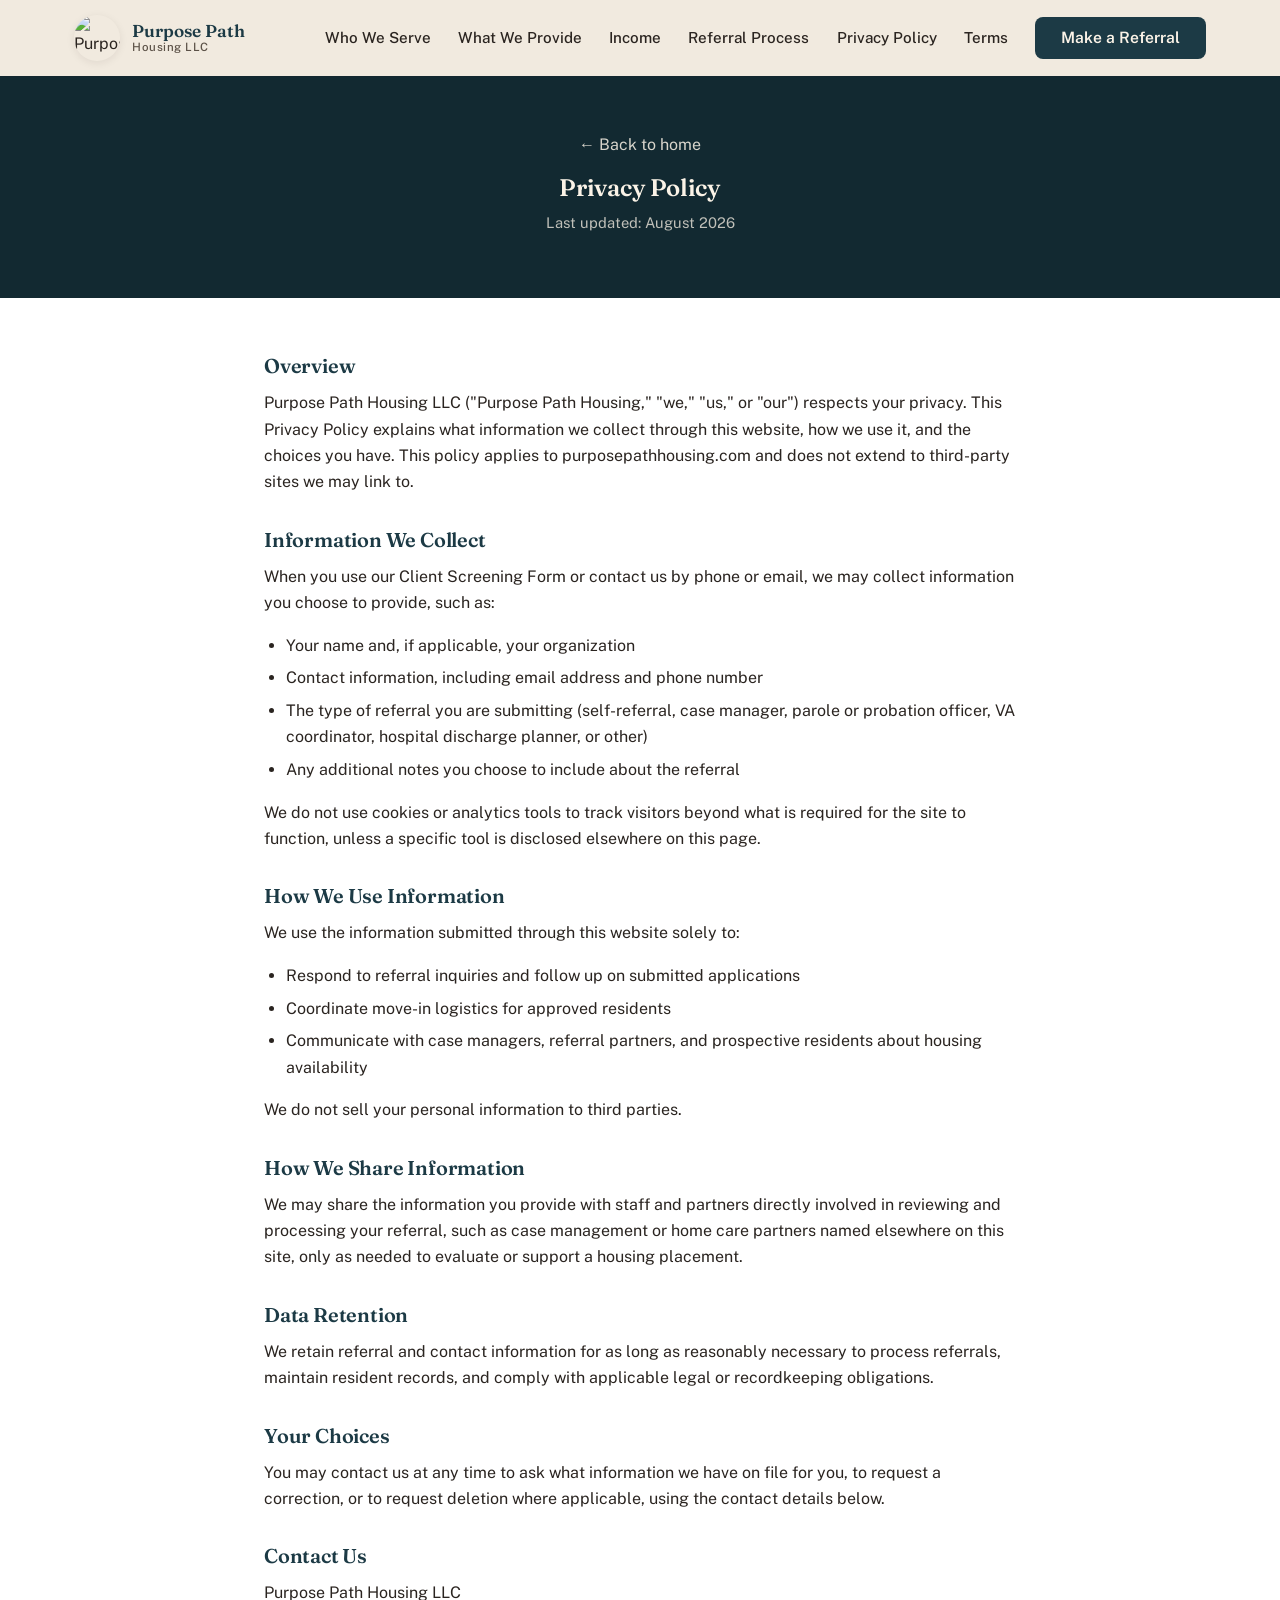
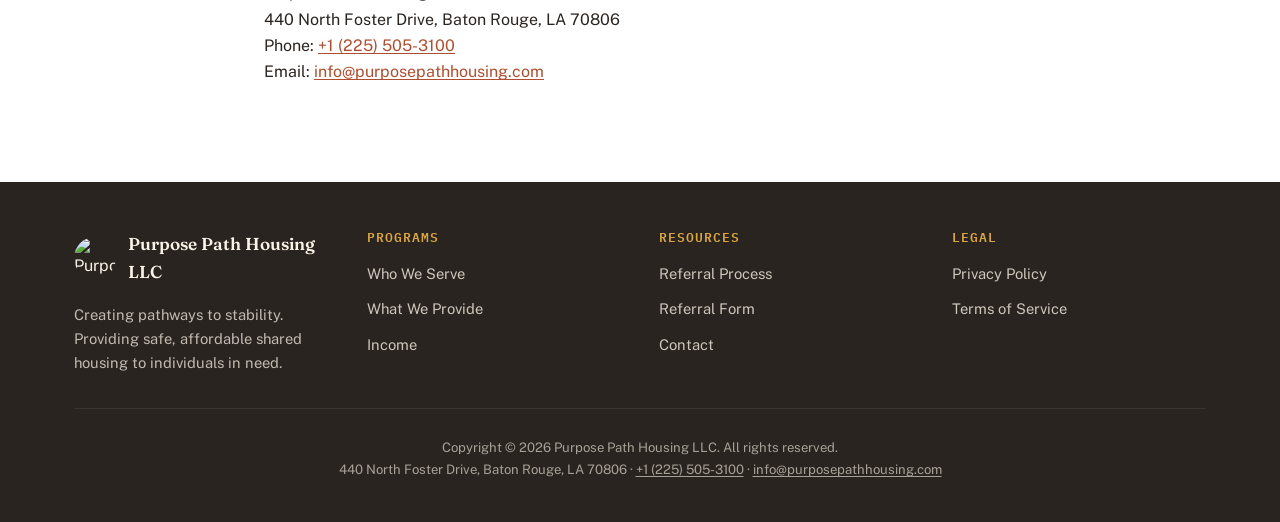
==== privacy.html @ fcc17dc7 "Add files via upload" ====
<!DOCTYPE html>
<html lang="en">
<head>
<meta charset="UTF-8">
<meta name="viewport" content="width=device-width, initial-scale=1.0">
<title>Privacy Policy | Purpose Path Housing LLC</title>
<meta name="description" content="Privacy Policy for Purpose Path Housing LLC, Baton Rouge, Louisiana.">
<meta name="robots" content="index, follow">
<link rel="canonical" href="https://www.purposepathhousing.com/privacy.html">
<link rel="icon" href="images/logo.png" type="image/png">
<link rel="preconnect" href="https://fonts.googleapis.com">
<link rel="preconnect" href="https://fonts.gstatic.com" crossorigin>
<link href="https://fonts.googleapis.com/css2?family=Fraunces:ital,opsz,wght@0,9..144,400;0,9..144,500;0,9..144,600;0,9..144,700;1,9..144,500&family=Public+Sans:wght@400;500;600;700&family=IBM+Plex+Mono:wght@500;600&display=swap" rel="stylesheet">
<link rel="stylesheet" href="styles.css">
</head>
<body>

<a class="skip-link" href="#main-content">Skip to main content</a>

<header class="site-header">
  <div class="container nav">
    <a href="index.html#top" class="brand">
      <img src="images/logo.png" alt="Purpose Path Housing LLC logo" width="46" height="46">
      <span class="brand-text">Purpose Path<span>Housing LLC</span></span>
    </a>

    <button type="button" class="nav-toggle" aria-expanded="false" aria-controls="nav-links" aria-label="Open menu">
      <span class="nav-toggle-icon"></span>
    </button>

    <ul class="nav-links" id="nav-links">
      <li><a href="index.html#who-we-serve" class="nav-link">Who We Serve</a></li>
      <li><a href="index.html#what-we-provide" class="nav-link">What We Provide</a></li>
      <li><a href="index.html#income" class="nav-link">Income</a></li>
      <li><a href="index.html#referral-process" class="nav-link">Referral Process</a></li>
      <li><a href="privacy.html" class="nav-link" aria-current="page">Privacy Policy</a></li>
      <li><a href="terms.html" class="nav-link">Terms</a></li>
      <li class="nav-cta"><a href="index.html#contact" class="btn btn-primary">Make a Referral</a></li>
    </ul>
  </div>
</header>

<main id="main-content">
  <section class="legal-hero">
    <div class="container">
      <a href="index.html" class="legal-back">&larr; Back to home</a>
      <h1>Privacy Policy</h1>
      <p class="legal-updated">Last updated: August 2026</p>
    </div>
  </section>

  <section class="legal-section">
    <div class="container legal-content">

      <h2>Overview</h2>
      <p>Purpose Path Housing LLC ("Purpose Path Housing," "we," "us," or "our") respects your privacy. This Privacy Policy explains what information we collect through this website, how we use it, and the choices you have. This policy applies to purposepathhousing.com and does not extend to third-party sites we may link to.</p>

      <h2>Information We Collect</h2>
      <p>When you use our Client Screening Form or contact us by phone or email, we may collect information you choose to provide, such as:</p>
      <ul>
        <li>Your name and, if applicable, your organization</li>
        <li>Contact information, including email address and phone number</li>
        <li>The type of referral you are submitting (self-referral, case manager, parole or probation officer, VA coordinator, hospital discharge planner, or other)</li>
        <li>Any additional notes you choose to include about the referral</li>
      </ul>
      <p>We do not use cookies or analytics tools to track visitors beyond what is required for the site to function, unless a specific tool is disclosed elsewhere on this page.</p>

      <h2>How We Use Information</h2>
      <p>We use the information submitted through this website solely to:</p>
      <ul>
        <li>Respond to referral inquiries and follow up on submitted applications</li>
        <li>Coordinate move-in logistics for approved residents</li>
        <li>Communicate with case managers, referral partners, and prospective residents about housing availability</li>
      </ul>
      <p>We do not sell your personal information to third parties.</p>

      <h2>How We Share Information</h2>
      <p>We may share the information you provide with staff and partners directly involved in reviewing and processing your referral, such as case management or home care partners named elsewhere on this site, only as needed to evaluate or support a housing placement.</p>

      <h2>Data Retention</h2>
      <p>We retain referral and contact information for as long as reasonably necessary to process referrals, maintain resident records, and comply with applicable legal or recordkeeping obligations.</p>

      <h2>Your Choices</h2>
      <p>You may contact us at any time to ask what information we have on file for you, to request a correction, or to request deletion where applicable, using the contact details below.</p>

      <h2>Contact Us</h2>
      <p>
        Purpose Path Housing LLC<br>
        440 North Foster Drive, Baton Rouge, LA 70806<br>
        Phone: <a href="tel:+12255053100">+1 (225) 505-3100</a><br>
        Email: <a href="mailto:info@purposepathhousing.com">info@purposepathhousing.com</a>
      </p>

    </div>
  </section>
</main>

<footer class="site-footer">
  <div class="container">
    <div class="footer-grid">
      <div class="footer-about">
        <div class="footer-brand">
          <img src="images/logo.png" alt="Purpose Path Housing LLC logo" width="42" height="42">
          <span class="footer-brand-text">Purpose Path Housing LLC</span>
        </div>
        <p>Creating pathways to stability. Providing safe, affordable shared housing to individuals in need.</p>
      </div>

      <div>
        <h2 class="footer-title">Programs</h2>
        <ul class="footer-links">
          <li><a href="index.html#who-we-serve">Who We Serve</a></li>
          <li><a href="index.html#what-we-provide">What We Provide</a></li>
          <li><a href="index.html#income">Income</a></li>
        </ul>
      </div>

      <div>
        <h2 class="footer-title">Resources</h2>
        <ul class="footer-links">
          <li><a href="index.html#referral-process">Referral Process</a></li>
          <li><a href="index.html#contact">Referral Form</a></li>
          <li><a href="index.html#contact">Contact</a></li>
        </ul>
      </div>

      <div>
        <h2 class="footer-title">Legal</h2>
        <ul class="footer-links">
          <li><a href="privacy.html">Privacy Policy</a></li>
          <li><a href="terms.html">Terms of Service</a></li>
        </ul>
      </div>
    </div>

    <p class="copyright">
      Copyright © <span id="current-year">2026</span> Purpose Path Housing LLC. All rights reserved.<br>
      440 North Foster Drive, Baton Rouge, LA 70806 · <a href="tel:+12255053100">+1 (225) 505-3100</a> · <a href="mailto:info@purposepathhousing.com">info@purposepathhousing.com</a>
    </p>
  </div>
</footer>

<script src="script.js"></script>
</body>
</html>
---- styles.css ----
/* =========================================================
   Purpose Path Housing LLC — styles.css
   Brand: deep blue, brick/clay, gold, oak green, warm cream
   ========================================================= */

:root {
  --river: #1c3a45;
  --river-deep: #122931;
  --brick: #ae4e2e;
  --brick-deep: #8c3d22;
  --gold: #d9a544;
  --gold-deep: #bc8730;
  --oak: #4b6650;
  --magnolia: #fbf3e7;
  --magnolia-alt: #f3e6d3;
  --paper: #ffffff;
  --ink: #2a2420;
  --ink-soft: #5b5147;
  --border: #e4d9c7;
  --focus: #2f6fed;

  --shadow-sm: 0 2px 8px rgba(34, 26, 18, 0.08);
  --shadow-md: 0 8px 24px rgba(34, 26, 18, 0.12);
  --shadow-lg: 0 18px 40px rgba(34, 26, 18, 0.16);

  --radius-sm: 8px;
  --radius-md: 14px;
  --radius-lg: 20px;

  --container-w: 1180px;
  --header-h: 76px;
}

/* -----------------------------------------------------------
   Reset & base
   ----------------------------------------------------------- */
*,
*::before,
*::after {
  box-sizing: border-box;
}

html {
  scroll-behavior: smooth;
  -webkit-text-size-adjust: 100%;
}

body {
  margin: 0;
  font-family: "Public Sans", -apple-system, BlinkMacSystemFont, "Segoe UI", Roboto, sans-serif;
  color: var(--ink);
  background: var(--magnolia);
  line-height: 1.65;
  overflow-x: hidden;
}

img {
  max-width: 100%;
  display: block;
}

a {
  color: inherit;
}

h1, h2, h3, h4, h5, h6 {
  font-family: "Fraunces", Georgia, "Times New Roman", serif;
  font-weight: 600;
  line-height: 1.2;
  letter-spacing: -0.01em;
  margin: 0 0 0.6em;
}

p {
  margin: 0 0 1em;
}

ul {
  margin: 0;
  padding: 0;
  list-style: none;
}

button {
  font-family: inherit;
}

/* Skip link for keyboard/screen-reader users */
.skip-link {
  position: absolute;
  left: 12px;
  top: -48px;
  background: var(--river-deep);
  color: var(--magnolia);
  padding: 10px 16px;
  border-radius: var(--radius-sm);
  z-index: 2000;
  transition: top 0.2s ease;
  text-decoration: none;
  font-weight: 600;
}

.skip-link:focus {
  top: 12px;
}

/* Visible focus states everywhere (WCAG 2.4.7) */
a:focus-visible,
button:focus-visible,
input:focus-visible,
select:focus-visible,
textarea:focus-visible,
[tabindex]:focus-visible {
  outline: 3px solid var(--focus);
  outline-offset: 2px;
  border-radius: 4px;
}

.visually-hidden {
  position: absolute;
  width: 1px;
  height: 1px;
  padding: 0;
  margin: -1px;
  overflow: hidden;
  clip: rect(0, 0, 0, 0);
  white-space: nowrap;
  border: 0;
}

.container {
  max-width: var(--container-w);
  margin: 0 auto;
  padding: 0 24px;
}

.eyebrow {
  display: inline-flex;
  align-items: center;
  gap: 8px;
  color: var(--brick);
  font-family: "IBM Plex Mono", "Courier New", monospace;
  font-size: 0.8rem;
  font-weight: 600;
  text-transform: uppercase;
  letter-spacing: 1.5px;
  margin-bottom: 10px;
}

.eyebrow::before {
  content: "";
  width: 16px;
  height: 1px;
  background: var(--brick);
  display: inline-block;
}

/* -----------------------------------------------------------
   Buttons
   ----------------------------------------------------------- */
.btn {
  display: inline-flex;
  align-items: center;
  justify-content: center;
  gap: 8px;
  padding: 12px 26px;
  border-radius: var(--radius-sm);
  text-decoration: none;
  font-weight: 600;
  font-size: 0.98rem;
  border: none;
  cursor: pointer;
  transition: transform 0.15s ease, box-shadow 0.15s ease, background-color 0.15s ease;
  line-height: 1.2;
}

.btn-primary {
  background: var(--river);
  color: var(--magnolia);
}

.btn-primary:hover {
  background: var(--river-deep);
  box-shadow: var(--shadow-md);
}

.btn-gold {
  background: var(--brick);
  color: #fff;
}

.btn-gold:hover {
  background: var(--brick-deep);
  box-shadow: var(--shadow-md);
}

.btn-secondary {
  background: transparent;
  color: var(--magnolia);
  border: 1.5px solid rgba(251, 243, 231, 0.65);
}

.btn-secondary:hover {
  background: rgba(251, 243, 231, 0.14);
  border-color: var(--magnolia);
}

.btn-block {
  width: 100%;
}

@media (hover: hover) {
  .btn:hover {
    transform: translateY(-1px);
  }
}

/* -----------------------------------------------------------
   Header / Navigation
   ----------------------------------------------------------- */
.site-header {
  position: fixed;
  top: 0;
  left: 0;
  width: 100%;
  z-index: 1000;
  background: rgba(251, 243, 231, 0.96);
  backdrop-filter: blur(10px);
  box-shadow: 0 1px 0 rgba(42, 36, 32, 0.08);
}

.nav {
  display: flex;
  align-items: center;
  justify-content: space-between;
  min-height: var(--header-h);
  gap: 1rem;
}

.brand {
  display: flex;
  align-items: center;
  gap: 12px;
  text-decoration: none;
  flex-shrink: 0;
}

.brand img {
  height: 46px;
  width: 46px;
  border-radius: 50%;
  object-fit: cover;
  box-shadow: var(--shadow-sm);
}

.brand-text {
  font-family: "Fraunces", serif;
  font-size: 1.08rem;
  font-weight: 600;
  color: var(--river);
  line-height: 1.2;
}

.brand-text span {
  display: block;
  font-family: "Public Sans", sans-serif;
  font-size: 0.72rem;
  font-weight: 500;
  letter-spacing: 0.5px;
  color: var(--ink-soft);
}

.nav-links {
  display: flex;
  align-items: center;
  gap: 1.7rem;
  margin: 0;
}

.nav-link {
  text-decoration: none;
  color: var(--ink);
  font-weight: 500;
  font-size: 0.95rem;
  position: relative;
  padding: 6px 0;
}

.nav-link::after {
  content: "";
  position: absolute;
  bottom: 0;
  left: 0;
  width: 0;
  height: 2px;
  background: var(--gold);
  transition: width 0.2s ease;
}

.nav-link:hover::after,
.nav-link:focus-visible::after {
  width: 100%;
}

.nav-cta {
  flex-shrink: 0;
}

.nav-toggle {
  display: none;
  align-items: center;
  justify-content: center;
  width: 44px;
  height: 44px;
  border-radius: var(--radius-sm);
  border: 1.5px solid var(--border);
  background: var(--paper);
  cursor: pointer;
  flex-shrink: 0;
}

.nav-toggle-icon,
.nav-toggle-icon::before,
.nav-toggle-icon::after {
  display: block;
  width: 20px;
  height: 2px;
  background: var(--river);
  border-radius: 2px;
  transition: transform 0.2s ease, opacity 0.2s ease;
}

.nav-toggle-icon {
  position: relative;
}

.nav-toggle-icon::before,
.nav-toggle-icon::after {
  content: "";
  position: absolute;
  left: 0;
}

.nav-toggle-icon::before {
  top: -6px;
}

.nav-toggle-icon::after {
  top: 6px;
}

.nav-toggle[aria-expanded="true"] .nav-toggle-icon {
  background: transparent;
}

.nav-toggle[aria-expanded="true"] .nav-toggle-icon::before {
  top: 0;
  transform: rotate(45deg);
}

.nav-toggle[aria-expanded="true"] .nav-toggle-icon::after {
  top: 0;
  transform: rotate(-45deg);
}

@media (max-width: 900px) {
  .nav-toggle {
    display: inline-flex;
  }

  .nav-links {
    position: fixed;
    top: var(--header-h);
    left: 0;
    right: 0;
    flex-direction: column;
    align-items: stretch;
    gap: 0;
    background: var(--paper);
    border-top: 1px solid var(--border);
    box-shadow: var(--shadow-md);
    max-height: calc(100vh - var(--header-h));
    overflow-y: auto;
    transform: translateY(-8px);
    opacity: 0;
    pointer-events: none;
    transition: opacity 0.18s ease, transform 0.18s ease;
  }

  .nav-links.is-open {
    transform: translateY(0);
    opacity: 1;
    pointer-events: auto;
  }

  .nav-link {
    padding: 16px 24px;
    border-bottom: 1px solid var(--border);
    width: 100%;
  }

  .nav-link::after {
    display: none;
  }

  .nav-cta {
    margin: 16px 24px 20px;
  }

  .nav-cta .btn {
    width: 100%;
  }
}

/* -----------------------------------------------------------
   Hero
   ----------------------------------------------------------- */
.hero {
  position: relative;
  margin-top: var(--header-h);
  min-height: 88vh;
  display: flex;
  align-items: center;
  overflow: hidden;
}

.hero-bg-photo {
  position: absolute;
  inset: 0;
  background-image: url("https://images.unsplash.com/photo-1714836982299-7a3b6930e2f5?w=1800&q=80&auto=format&fit=crop");
  background-size: cover;
  background-position: center 60%;
  z-index: -2;
}

.hero-bg-overlay {
  position: absolute;
  inset: 0;
  background: linear-gradient(
    100deg,
    rgba(18, 41, 49, 0.92) 0%,
    rgba(18, 41, 49, 0.82) 30%,
    rgba(18, 41, 49, 0.5) 55%,
    rgba(18, 41, 49, 0.22) 78%,
    rgba(18, 41, 49, 0.15) 100%
  );
  z-index: -1;
}

.hero-content {
  position: relative;
  z-index: 1;
  color: var(--magnolia);
  max-width: 620px;
  padding: 3rem 0;
}

.hero-tag {
  display: inline-flex;
  align-items: center;
  gap: 8px;
  background: rgba(251, 243, 231, 0.95);
  color: var(--brick-deep);
  padding: 7px 18px;
  border-radius: 30px;
  margin-bottom: 1.75rem;
  font-size: 0.78rem;
  font-weight: 600;
  letter-spacing: 0.4px;
  font-family: "IBM Plex Mono", monospace;
  text-transform: uppercase;
  box-shadow: var(--shadow-sm);
}

.hero-tag .dot {
  width: 7px;
  height: 7px;
  border-radius: 50%;
  background: var(--gold-deep);
  flex-shrink: 0;
}

.hero h1 {
  font-size: clamp(2.1rem, 4.4vw, 3.4rem);
  margin-bottom: 1.2rem;
  text-shadow: 0 3px 18px rgba(8, 12, 10, 0.4);
}

.hero h1 em {
  font-style: italic;
  color: var(--gold);
  font-weight: 500;
}

.hero .subtitle {
  font-size: 1.12rem;
  margin-bottom: 2.2rem;
  max-width: 520px;
  text-shadow: 0 2px 12px rgba(8, 12, 10, 0.35);
}

.hero-buttons {
  display: flex;
  gap: 1rem;
  flex-wrap: wrap;
  margin-bottom: 1.8rem;
}

.price-pill {
  display: inline-block;
  background: rgba(251, 243, 231, 0.96);
  color: var(--ink);
  padding: 11px 22px;
  border-radius: 50px;
  box-shadow: var(--shadow-sm);
  font-size: 0.98rem;
}

.price-pill b {
  color: var(--brick);
  font-family: "Fraunces", serif;
  font-size: 1.15rem;
  font-weight: 600;
}

@media (max-width: 640px) {
  .hero {
    min-height: 80vh;
    align-items: flex-end;
    padding-bottom: 2.5rem;
  }

  .hero-bg-overlay {
    background: linear-gradient(
      180deg,
      rgba(18, 41, 49, 0.55) 0%,
      rgba(18, 41, 49, 0.75) 55%,
      rgba(18, 41, 49, 0.95) 100%
    );
  }

  .hero-content {
    max-width: 100%;
  }

  .hero .subtitle {
    max-width: 100%;
  }
}

/* -----------------------------------------------------------
   Services strip
   ----------------------------------------------------------- */
.services-bar {
  background: var(--paper);
  padding: 1.1rem 0;
  border-bottom: 1px solid var(--border);
}

.services-bar ul {
  display: flex;
  justify-content: center;
  flex-wrap: wrap;
  gap: 1.5rem 2.2rem;
}

.services-bar li {
  color: var(--ink-soft);
  font-weight: 500;
  font-size: 0.9rem;
  display: flex;
  align-items: center;
  gap: 8px;
}

.services-bar li::before {
  content: "";
  width: 6px;
  height: 6px;
  border-radius: 50%;
  background: var(--gold);
  flex-shrink: 0;
}

/* -----------------------------------------------------------
   Sections
   ----------------------------------------------------------- */
.section {
  padding: 5rem 0;
}

.section-alt {
  background: var(--magnolia-alt);
}

.section-head {
  text-align: center;
  max-width: 700px;
  margin: 0 auto 2.75rem;
}

.section-title {
  font-size: clamp(1.7rem, 3vw, 2.3rem);
  color: var(--river);
  margin-bottom: 0.75rem;
}

.section-subtitle {
  font-size: 1.05rem;
  color: var(--ink-soft);
  margin: 0;
}

/* -----------------------------------------------------------
   Who We Serve — cards
   ----------------------------------------------------------- */
.cards {
  display: grid;
  grid-template-columns: repeat(3, 1fr);
  gap: 1.4rem;
}

.card {
  background: var(--paper);
  border-radius: var(--radius-md);
  overflow: hidden;
  box-shadow: var(--shadow-sm);
  border: 1px solid var(--border);
  transition: box-shadow 0.2s ease, transform 0.2s ease;
}

.card:hover,
.card:focus-within {
  box-shadow: var(--shadow-md);
  transform: translateY(-3px);
}

.card-photo {
  position: relative;
  height: 150px;
  overflow: hidden;
  background: var(--magnolia-alt);
}

.card-photo img {
  width: 100%;
  height: 100%;
  object-fit: cover;
}

.card-icon {
  position: absolute;
  top: 12px;
  left: 12px;
  width: 38px;
  height: 38px;
  background: var(--paper);
  border-radius: 10px;
  display: flex;
  align-items: center;
  justify-content: center;
  box-shadow: var(--shadow-sm);
}

.card-icon svg {
  width: 18px;
  height: 18px;
  stroke: var(--river);
}

.card-body {
  padding: 1.25rem 1.35rem 1.5rem;
}

.card-title {
  font-size: 1.05rem;
  color: var(--river);
  margin-bottom: 0.4rem;
}

.card-text {
  color: var(--ink-soft);
  font-size: 0.92rem;
  margin: 0;
}

@media (max-width: 980px) {
  .cards {
    grid-template-columns: repeat(2, 1fr);
  }
}

@media (max-width: 600px) {
  .cards {
    grid-template-columns: 1fr;
  }
}

/* -----------------------------------------------------------
   What We Provide
   ----------------------------------------------------------- */
.features {
  display: grid;
  grid-template-columns: 1.5fr 1fr;
  gap: 2rem;
  align-items: start;
}

.features-list {
  background: var(--paper);
  padding: 2rem;
  border-radius: var(--radius-md);
  box-shadow: var(--shadow-sm);
  border: 1px solid var(--border);
}

.feature-item {
  display: flex;
  align-items: flex-start;
  gap: 12px;
  padding: 0.7rem 0;
  border-bottom: 1px solid var(--border);
  font-size: 0.98rem;
}

.feature-item:last-child {
  border-bottom: none;
}

.feature-item svg {
  width: 20px;
  height: 20px;
  stroke: var(--oak);
  flex-shrink: 0;
  margin-top: 2px;
}

.pricing-box {
  background: var(--river-deep);
  padding: 2rem;
  border-radius: var(--radius-md);
  color: var(--magnolia);
  text-align: center;
  box-shadow: var(--shadow-md);
}

.pricing-box .eyebrow {
  color: var(--gold);
}

.pricing-box .eyebrow::before {
  background: var(--gold);
}

.pricing-box h3 {
  font-size: 1.3rem;
  margin-bottom: 0.7rem;
}

.pricing-box p {
  opacity: 0.85;
  font-size: 0.95rem;
  margin-bottom: 0;
}

.price-row {
  display: flex;
  align-items: baseline;
  justify-content: center;
  gap: 8px;
  margin-top: 1.4rem;
}

.price {
  font-family: "Fraunces", serif;
  font-size: 2.4rem;
  font-weight: 600;
  color: var(--gold);
}

.price-unit {
  font-size: 0.92rem;
  opacity: 0.85;
}

@media (max-width: 800px) {
  .features {
    grid-template-columns: 1fr;
  }
}

/* -----------------------------------------------------------
   Income section
   ----------------------------------------------------------- */
.income-section {
  background: var(--paper);
}

.income-grid {
  display: grid;
  grid-template-columns: repeat(auto-fit, minmax(220px, 1fr));
  gap: 1.25rem;
}

.income-item {
  background: var(--magnolia);
  padding: 1.6rem;
  border-radius: var(--radius-md);
  text-align: center;
  border: 1px solid var(--border);
}

.income-number {
  display: flex;
  align-items: center;
  justify-content: center;
  background: var(--brick);
  color: #fff;
  width: 36px;
  height: 36px;
  margin: 0 auto 1rem;
  border-radius: 8px;
  font-family: "IBM Plex Mono", monospace;
  font-weight: 600;
  font-size: 0.82rem;
}

.income-item h3 {
  font-size: 1.05rem;
  margin-bottom: 0.3rem;
  color: var(--river);
}

.income-item p {
  color: var(--ink-soft);
  font-size: 0.86rem;
  margin: 0;
}

.income-note {
  text-align: center;
  margin: 2rem 0 0;
  color: var(--ink-soft);
  font-style: italic;
  font-size: 0.9rem;
}

/* -----------------------------------------------------------
   Referral process timeline
   ----------------------------------------------------------- */
.process-list {
  max-width: 720px;
  margin: 0 auto;
  counter-reset: step;
}

.process-step {
  display: flex;
  gap: 1.5rem;
  position: relative;
  padding-bottom: 2rem;
}

.process-step:last-child {
  padding-bottom: 0;
}

.process-step::before {
  counter-increment: step;
  content: counter(step, decimal-leading-zero);
  flex-shrink: 0;
  width: 50px;
  height: 50px;
  border-radius: 50%;
  background: var(--brick);
  color: #fff;
  display: flex;
  align-items: center;
  justify-content: center;
  font-family: "IBM Plex Mono", monospace;
  font-weight: 600;
  font-size: 1rem;
  box-shadow: var(--shadow-sm);
  position: relative;
  z-index: 1;
}

.process-step:not(:last-child)::after {
  content: "";
  position: absolute;
  top: 50px;
  left: 25px;
  width: 2px;
  height: calc(100% - 30px);
  background-image: repeating-linear-gradient(
    to bottom,
    var(--gold) 0 6px,
    transparent 6px 13px
  );
}

.step-body {
  background: var(--paper);
  border-radius: var(--radius-md);
  padding: 1.4rem 1.6rem;
  box-shadow: var(--shadow-sm);
  border: 1px solid var(--border);
  flex: 1;
}

.step-body h3 {
  font-size: 1.1rem;
  margin-bottom: 0.5rem;
  color: var(--river);
}

.step-body p {
  color: var(--ink-soft);
  font-size: 0.95rem;
  margin: 0;
}

.step-body a {
  color: var(--brick);
  font-weight: 600;
  text-decoration: underline;
  text-underline-offset: 2px;
}

/* -----------------------------------------------------------
   Contact / referral form
   ----------------------------------------------------------- */
.contact-section {
  background: var(--river-deep);
  color: var(--magnolia);
}

.contact-section .eyebrow {
  color: var(--gold);
}

.contact-section .eyebrow::before {
  background: var(--gold);
}

.contact-card {
  background: rgba(251, 243, 231, 0.06);
  border: 1px solid rgba(251, 243, 231, 0.16);
  padding: 2.4rem;
  border-radius: var(--radius-lg);
  margin-bottom: 2.75rem;
  text-align: center;
}

.contact-card .section-title {
  color: var(--magnolia);
}

.contact-card .section-subtitle {
  color: rgba(251, 243, 231, 0.78);
}

.contact-lines {
  display: flex;
  align-items: center;
  justify-content: center;
  gap: 1rem;
  margin: 1.5rem 0 0.5rem;
  flex-wrap: wrap;
  font-size: 1.05rem;
}

.contact-lines a {
  color: var(--magnolia);
  text-decoration: none;
  font-weight: 600;
  border-bottom: 1px solid rgba(251, 243, 231, 0.4);
  padding-bottom: 2px;
}

.contact-lines a:hover,
.contact-lines a:focus-visible {
  border-color: var(--gold);
  color: var(--gold);
}

.divider-dot {
  opacity: 0.5;
}

.contact-address {
  opacity: 0.78;
  font-size: 0.95rem;
  margin-top: 1rem;
}

.contact-address a {
  color: inherit;
  text-decoration: underline;
  text-underline-offset: 2px;
}

.form-card {
  background: var(--paper);
  padding: 2.4rem;
  border-radius: var(--radius-lg);
  color: var(--ink);
  box-shadow: var(--shadow-lg);
  max-width: 720px;
  margin: 0 auto;
}

.form-card h2 {
  font-size: 1.3rem;
  color: var(--river);
  margin-bottom: 0.4rem;
}

.form-intro {
  color: var(--ink-soft);
  font-size: 0.95rem;
  margin-bottom: 1.6rem;
}

.form-row {
  display: grid;
  grid-template-columns: 1fr 1fr;
  gap: 1.2rem;
}

.field {
  margin-bottom: 1.3rem;
}

.field label {
  display: block;
  margin-bottom: 0.4rem;
  font-weight: 600;
  font-size: 0.9rem;
}

.required-mark {
  color: var(--brick);
}

.field input,
.field select,
.field textarea {
  width: 100%;
  padding: 12px 14px;
  border: 1.5px solid var(--border);
  border-radius: var(--radius-sm);
  font-size: 15px;
  font-family: inherit;
  color: var(--ink);
  background: var(--magnolia);
}

.field input:focus,
.field select:focus,
.field textarea:focus {
  outline: none;
  border-color: var(--gold-deep);
  box-shadow: 0 0 0 3px rgba(217, 165, 68, 0.22);
  background: var(--paper);
}

.field textarea {
  resize: vertical;
  min-height: 90px;
}

.field-hint {
  font-size: 0.82rem;
  color: var(--ink-soft);
  margin-top: 0.35rem;
}

.field-error {
  font-size: 0.82rem;
  color: var(--brick-deep);
  margin-top: 0.35rem;
  display: none;
}

.field.has-error input,
.field.has-error select,
.field.has-error textarea {
  border-color: var(--brick-deep);
}

.field.has-error .field-error {
  display: block;
}

.form-status {
  margin-top: 1.2rem;
  padding: 14px 16px;
  border-radius: var(--radius-sm);
  font-size: 0.92rem;
  display: none;
}

.form-status.is-visible {
  display: block;
}

.form-status.success {
  background: #eaf3ea;
  color: #2c4a2f;
  border: 1px solid #b9d6ba;
}

.form-status.error {
  background: #f8e8e3;
  color: var(--brick-deep);
  border: 1px solid #e3b7a4;
}

.form-disclaimer {
  text-align: center;
  margin-top: 1.1rem;
  color: var(--ink-soft);
  font-size: 0.86rem;
}

.form-disclaimer a {
  color: var(--brick);
  font-weight: 600;
  text-decoration: underline;
  text-underline-offset: 2px;
}

@media (max-width: 640px) {
  .form-row {
    grid-template-columns: 1fr;
  }

  .form-card {
    padding: 1.75rem;
  }
}

/* -----------------------------------------------------------
   Footer
   ----------------------------------------------------------- */
.site-footer {
  background: var(--ink);
  color: var(--magnolia);
  padding: 3rem 0 1.75rem;
}

.footer-grid {
  display: grid;
  grid-template-columns: repeat(auto-fit, minmax(220px, 1fr));
  gap: 2.4rem;
  margin-bottom: 2rem;
}

.footer-brand {
  display: flex;
  align-items: center;
  gap: 12px;
  margin-bottom: 1rem;
}

.footer-brand img {
  height: 42px;
  width: 42px;
  border-radius: 50%;
  object-fit: cover;
}

.footer-brand-text {
  font-family: "Fraunces", serif;
  font-size: 1.08rem;
  font-weight: 600;
  color: var(--magnolia);
}

.footer-about p {
  opacity: 0.72;
  font-size: 0.92rem;
  margin: 0;
}

.footer-title {
  font-family: "IBM Plex Mono", monospace;
  font-size: 0.8rem;
  text-transform: uppercase;
  letter-spacing: 1px;
  margin-bottom: 1rem;
  color: var(--gold);
}

.footer-links li {
  margin-bottom: 0.55rem;
}

.footer-links a {
  color: rgba(251, 243, 231, 0.78);
  text-decoration: none;
  font-size: 0.92rem;
}

.footer-links a:hover,
.footer-links a:focus-visible {
  color: var(--gold);
}

.copyright {
  text-align: center;
  padding-top: 1.75rem;
  border-top: 1px solid rgba(251, 243, 231, 0.12);
  opacity: 0.6;
  line-height: 1.7;
  font-size: 0.82rem;
}

.copyright a {
  color: inherit;
  text-decoration: underline;
  text-underline-offset: 2px;
}

/* -----------------------------------------------------------
   Legal pages (privacy.html / terms.html)
   ----------------------------------------------------------- */
.legal-hero {
  background: var(--river-deep);
  color: var(--magnolia);
  padding: calc(var(--header-h) + 3.5rem) 0 3rem;
  text-align: center;
}

.legal-back {
  display: inline-block;
  margin-bottom: 1rem;
  color: var(--magnolia);
  text-decoration: none;
  opacity: 0.85;
}

.legal-back:hover,
.legal-back:focus-visible {
  opacity: 1;
  text-decoration: underline;
}

.legal-hero h1 {
  color: var(--magnolia);
  margin-bottom: 0.5rem;
}

.legal-updated {
  opacity: 0.75;
  font-size: 0.92rem;
}

.legal-section {
  background: var(--paper);
  padding: 3.5rem 0 5rem;
}

.legal-content {
  max-width: 800px;
  margin: 0 auto;
}

.legal-content h2 {
  color: var(--river);
  margin-top: 2rem;
  font-size: 1.25rem;
}

.legal-content h2:first-child {
  margin-top: 0;
}

.legal-content p,
.legal-content li {
  color: var(--ink);
}

.legal-content ul {
  margin: 0 0 1em;
  padding-left: 1.4rem;
  list-style: disc;
}

.legal-content li {
  margin-bottom: 0.4rem;
}

.legal-content a {
  color: var(--brick);
  text-decoration: underline;
  text-underline-offset: 2px;
}

/* -----------------------------------------------------------
   Reduced motion
   ----------------------------------------------------------- */
@media (prefers-reduced-motion: reduce) {
  html {
    scroll-behavior: auto;
  }

  *,
  *::before,
  *::after {
    animation-duration: 0.001ms !important;
    animation-iteration-count: 1 !important;
    transition-duration: 0.001ms !important;
    scroll-behavior: auto !important;
  }
}
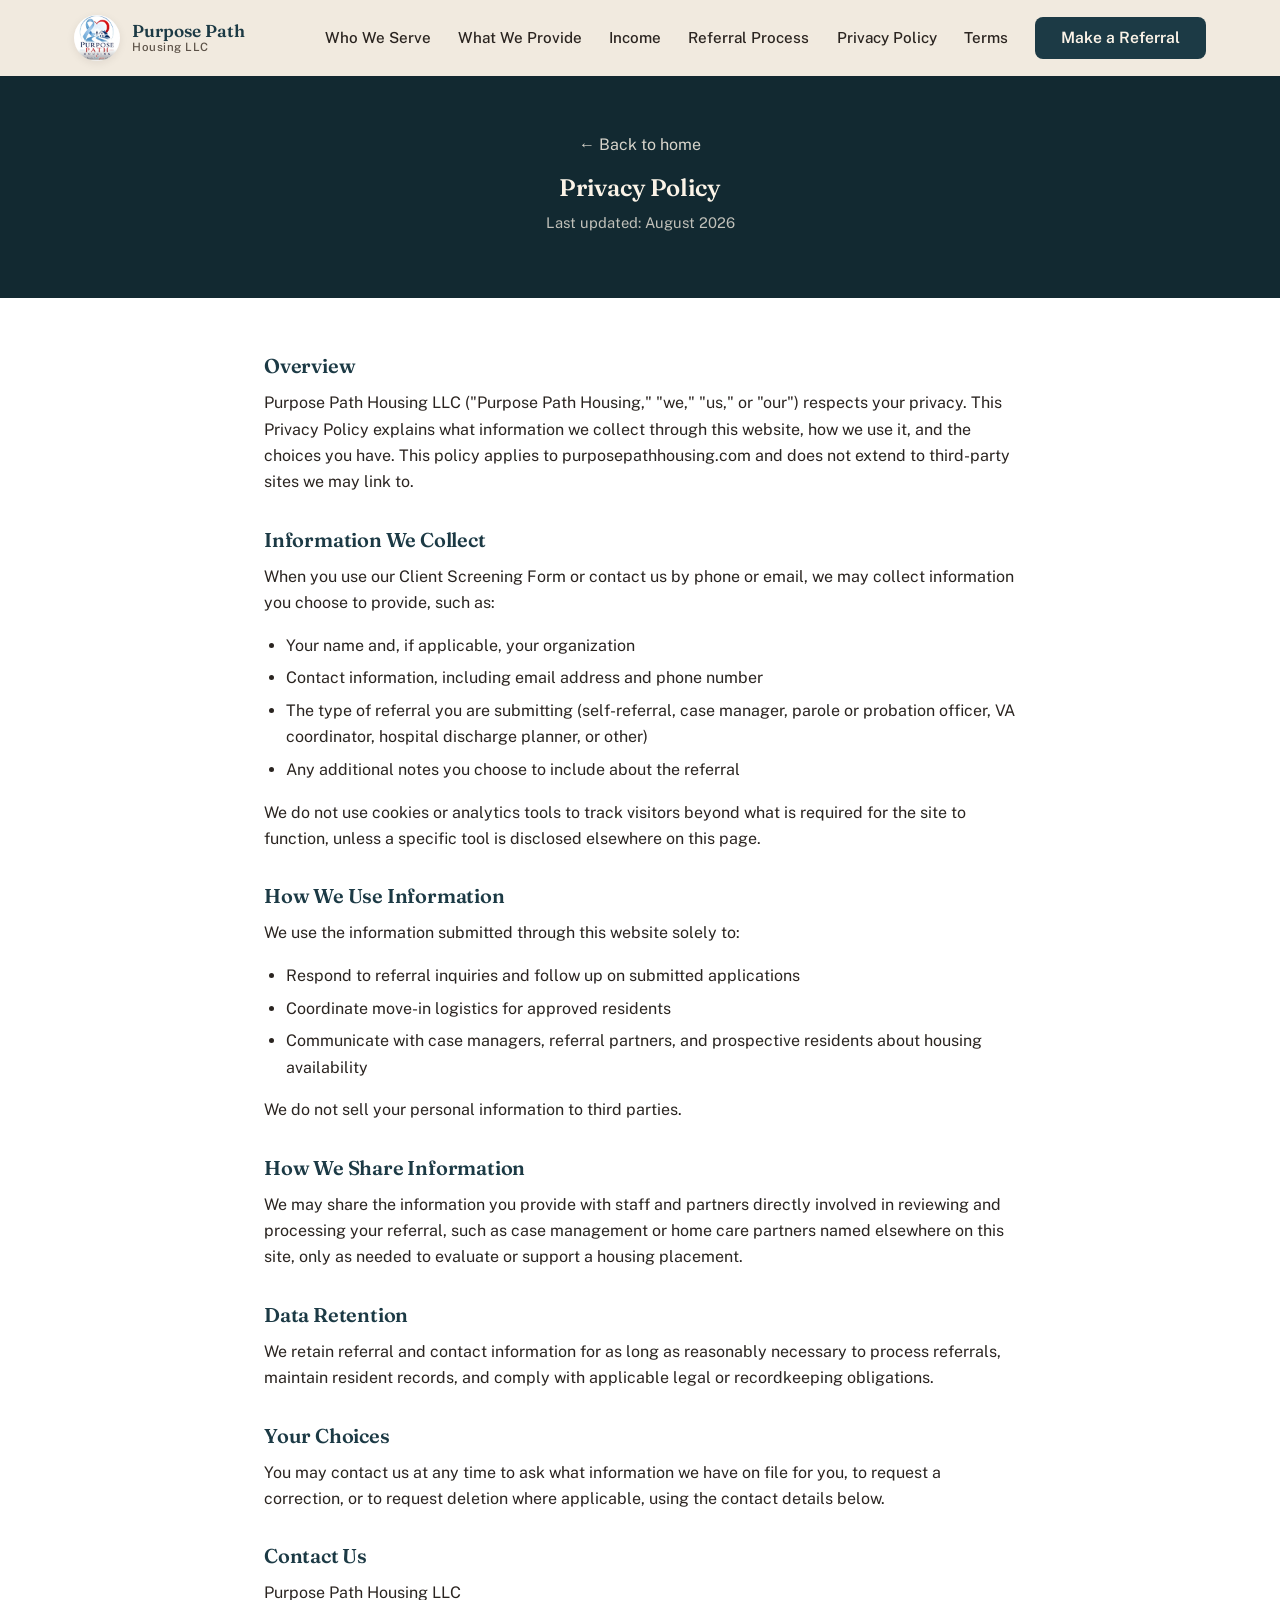
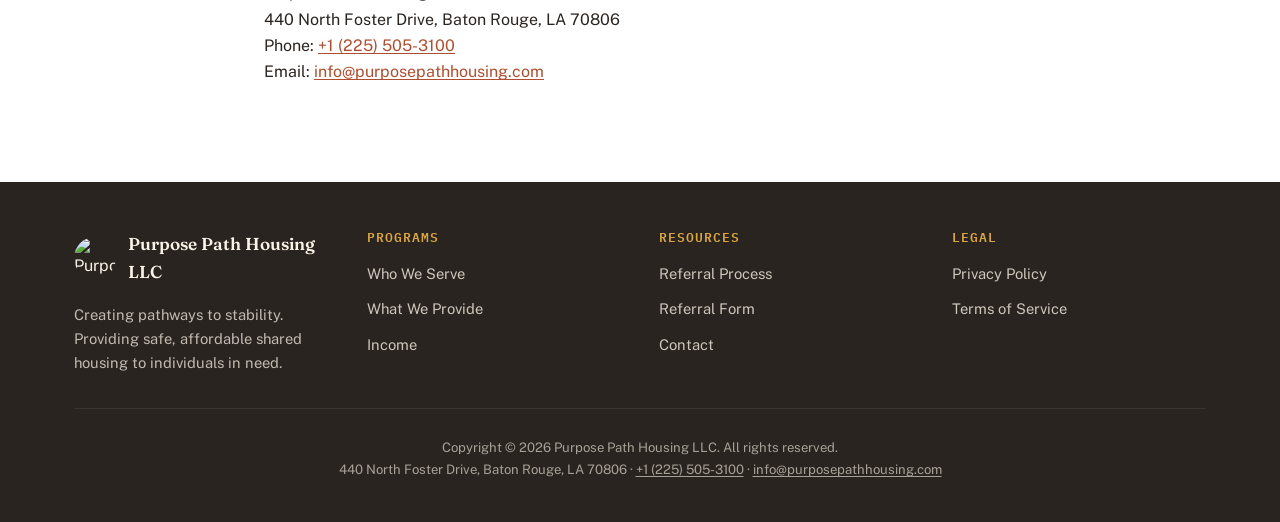
==== commit dfd99dc5: "Update privacy.html" ====
--- a/privacy.html
+++ b/privacy.html
@@ -20,7 +20,7 @@
 <header class="site-header">
   <div class="container nav">
     <a href="index.html#top" class="brand">
-      <img src="images/logo.png" alt="Purpose Path Housing LLC logo" width="46" height="46">
+      <img src="logo.png" alt="Purpose Path Housing LLC logo" width="46" height="46">
       <span class="brand-text">Purpose Path<span>Housing LLC</span></span>
     </a>
 
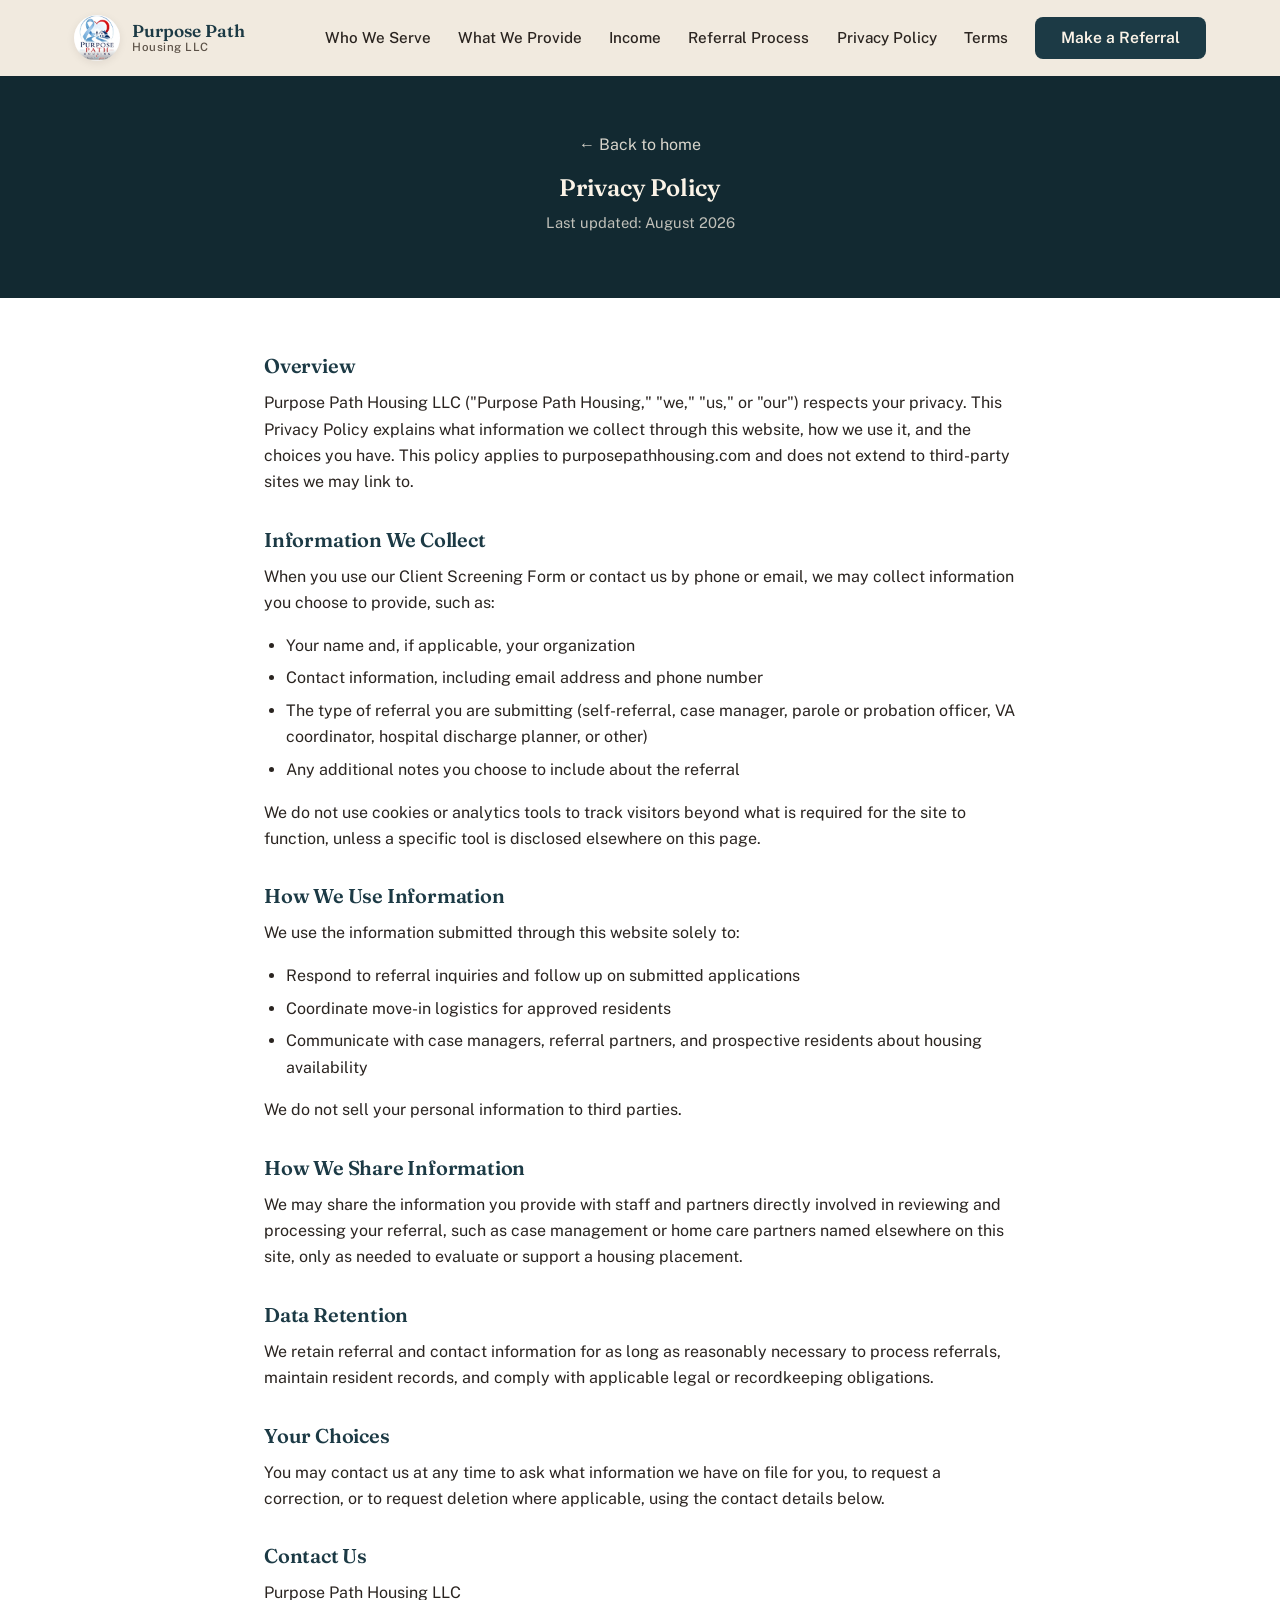
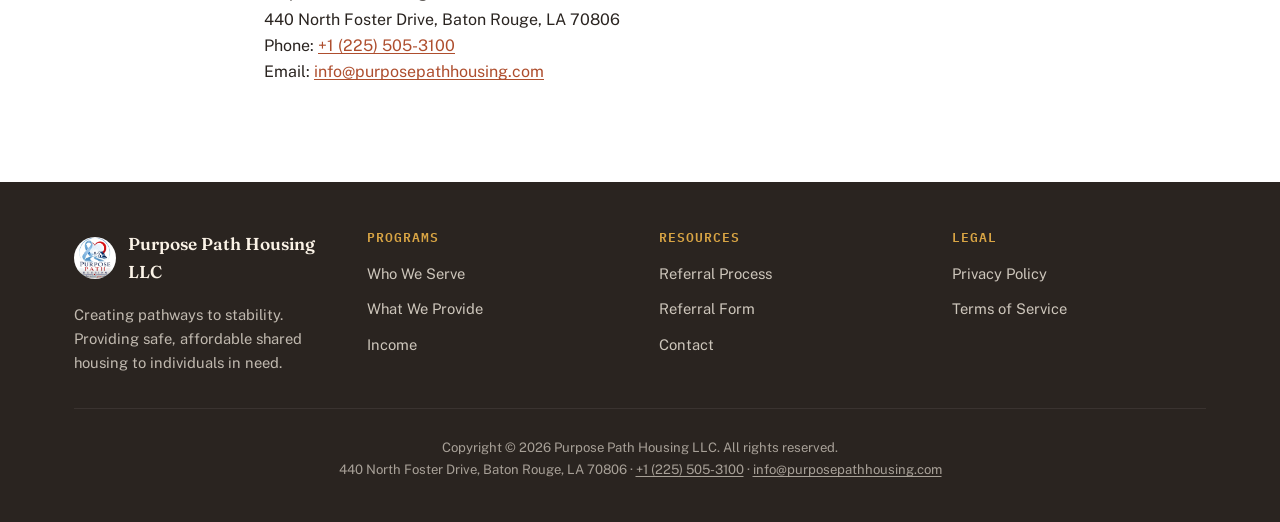
==== commit c20bdeb6: "Update logo image source in privacy.html" ====
--- a/privacy.html
+++ b/privacy.html
@@ -100,7 +100,7 @@
     <div class="footer-grid">
       <div class="footer-about">
         <div class="footer-brand">
-          <img src="images/logo.png" alt="Purpose Path Housing LLC logo" width="42" height="42">
+          <img src="logo.png" alt="Purpose Path Housing LLC logo" width="42" height="42">
           <span class="footer-brand-text">Purpose Path Housing LLC</span>
         </div>
         <p>Creating pathways to stability. Providing safe, affordable shared housing to individuals in need.</p>
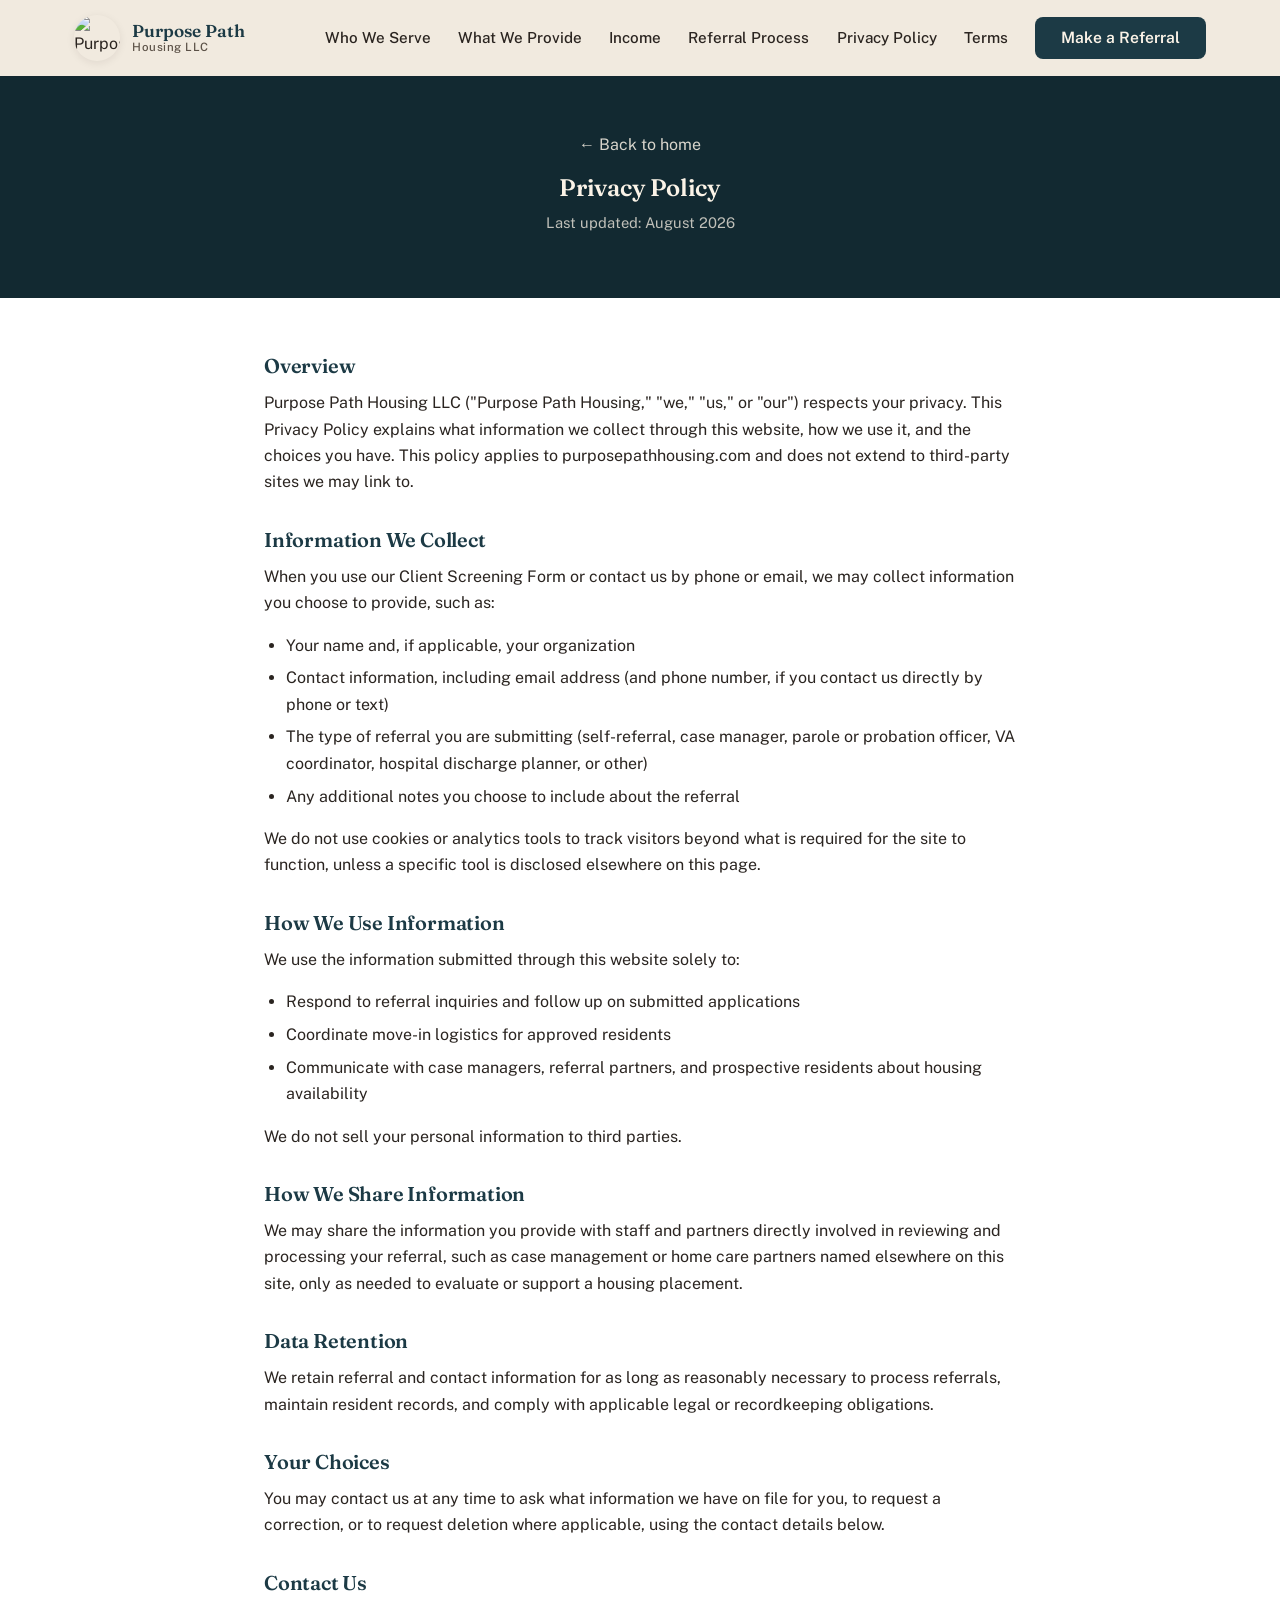
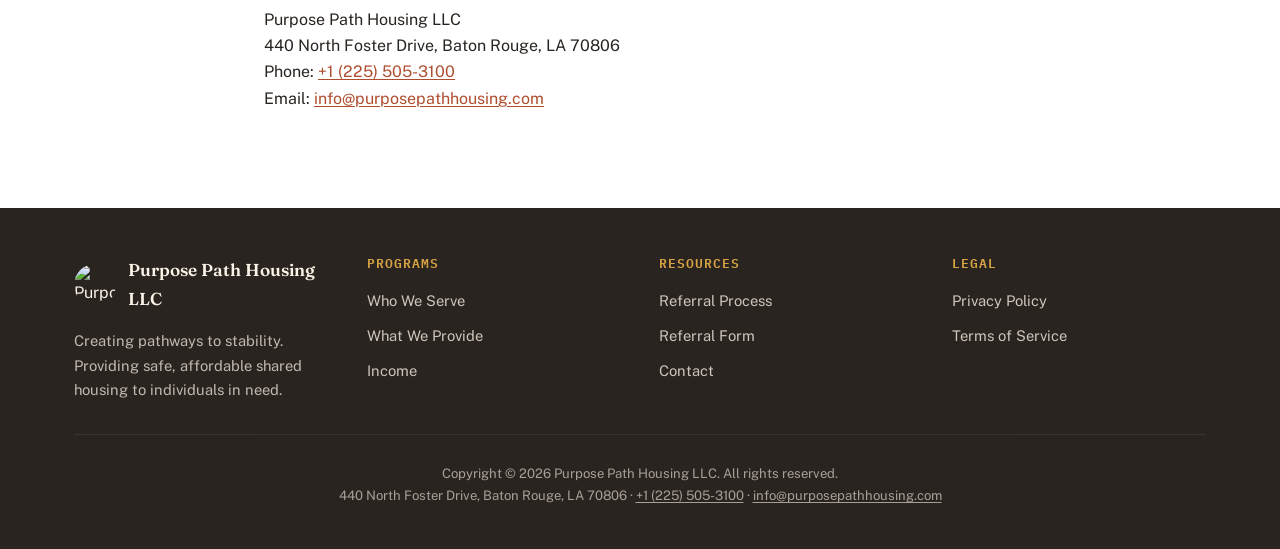
==== commit dbb6fe0c: "Add files via upload" ====
--- a/privacy.html
+++ b/privacy.html
@@ -12,6 +12,7 @@
 <link rel="preconnect" href="https://fonts.gstatic.com" crossorigin>
 <link href="https://fonts.googleapis.com/css2?family=Fraunces:ital,opsz,wght@0,9..144,400;0,9..144,500;0,9..144,600;0,9..144,700;1,9..144,500&family=Public+Sans:wght@400;500;600;700&family=IBM+Plex+Mono:wght@500;600&display=swap" rel="stylesheet">
 <link rel="stylesheet" href="styles.css">
+  <script src="https://widgets.leadconnectorhq.com/loader.js" data-resources-url="https://widgets.leadconnectorhq.com/chat-widget/loader.js" data-widget-id="6a88a21fadb97883f839e2b5" data-source="WEB_USER"></script>
 </head>
 <body>
 
@@ -20,7 +21,7 @@
 <header class="site-header">
   <div class="container nav">
     <a href="index.html#top" class="brand">
-      <img src="logo.png" alt="Purpose Path Housing LLC logo" width="46" height="46">
+      <img src="images/logo.png" alt="Purpose Path Housing LLC logo" width="46" height="46">
       <span class="brand-text">Purpose Path<span>Housing LLC</span></span>
     </a>
 
@@ -59,7 +60,7 @@
       <p>When you use our Client Screening Form or contact us by phone or email, we may collect information you choose to provide, such as:</p>
       <ul>
         <li>Your name and, if applicable, your organization</li>
-        <li>Contact information, including email address and phone number</li>
+        <li>Contact information, including email address (and phone number, if you contact us directly by phone or text)</li>
         <li>The type of referral you are submitting (self-referral, case manager, parole or probation officer, VA coordinator, hospital discharge planner, or other)</li>
         <li>Any additional notes you choose to include about the referral</li>
       </ul>
@@ -100,7 +101,7 @@
     <div class="footer-grid">
       <div class="footer-about">
         <div class="footer-brand">
-          <img src="logo.png" alt="Purpose Path Housing LLC logo" width="42" height="42">
+          <img src="images/logo.png" alt="Purpose Path Housing LLC logo" width="42" height="42">
           <span class="footer-brand-text">Purpose Path Housing LLC</span>
         </div>
         <p>Creating pathways to stability. Providing safe, affordable shared housing to individuals in need.</p>
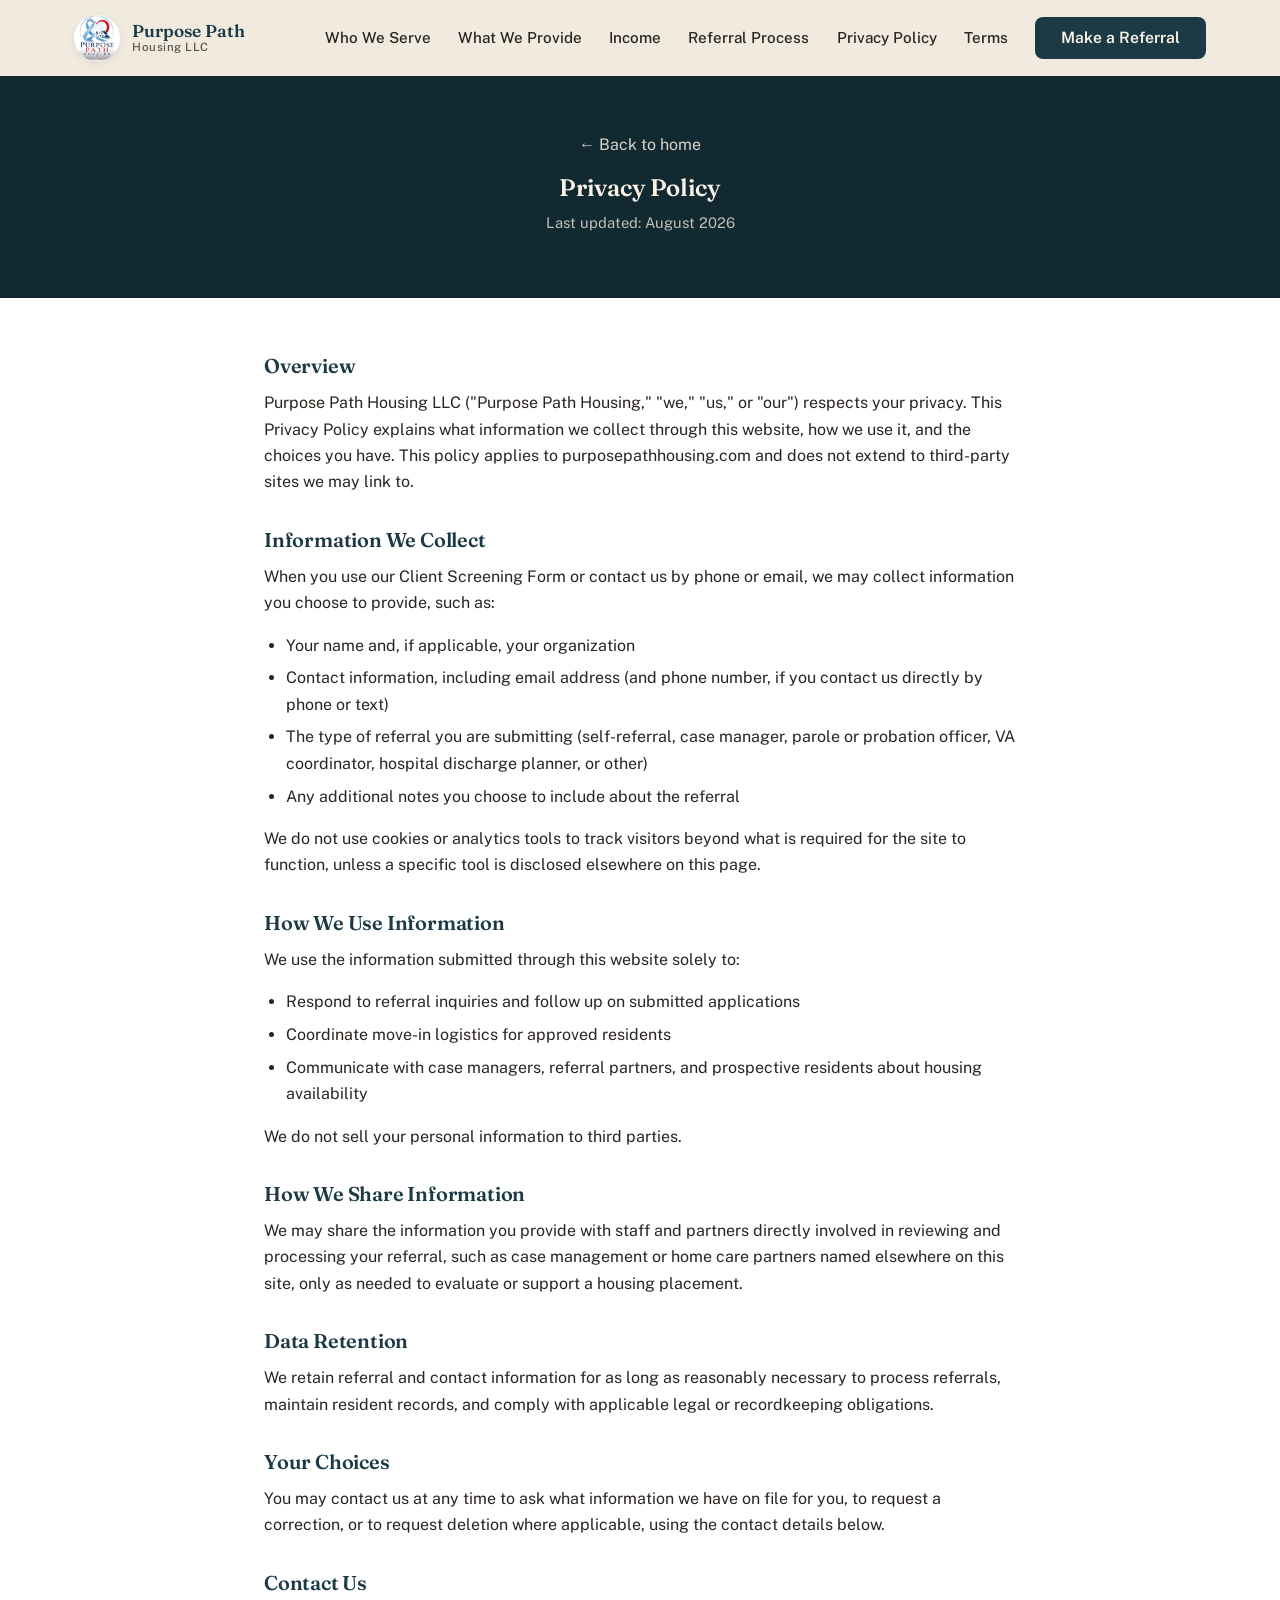
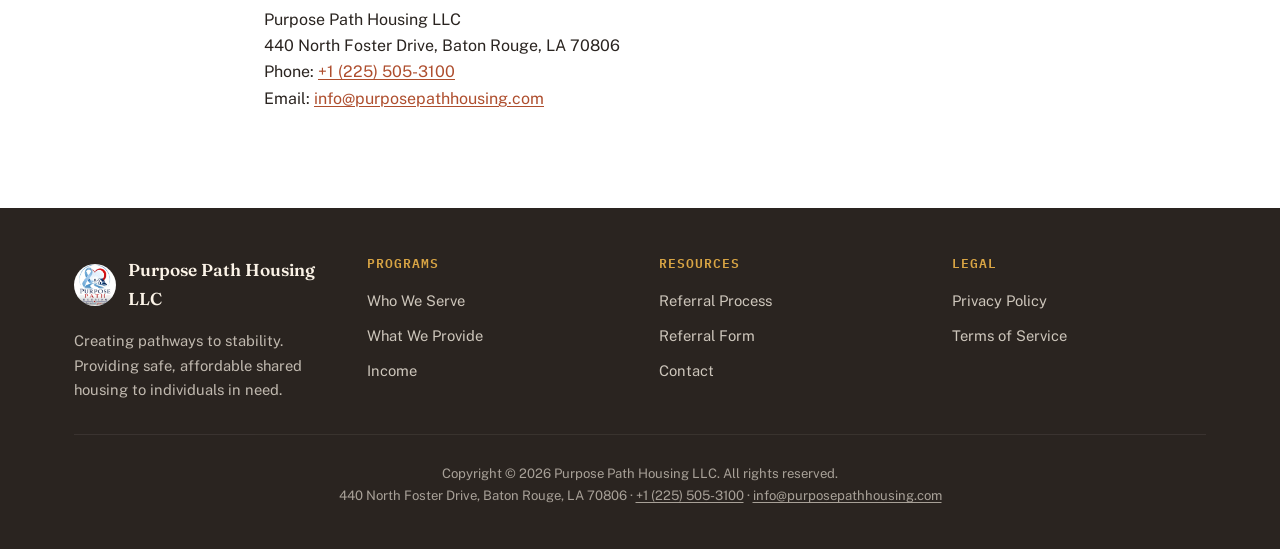
==== commit 8a870e42: "Update logo paths in privacy.html" ====
--- a/privacy.html
+++ b/privacy.html
@@ -7,7 +7,7 @@
 <meta name="description" content="Privacy Policy for Purpose Path Housing LLC, Baton Rouge, Louisiana.">
 <meta name="robots" content="index, follow">
 <link rel="canonical" href="https://www.purposepathhousing.com/privacy.html">
-<link rel="icon" href="images/logo.png" type="image/png">
+<link rel="icon" href="logo.png" type="image/png">
 <link rel="preconnect" href="https://fonts.googleapis.com">
 <link rel="preconnect" href="https://fonts.gstatic.com" crossorigin>
 <link href="https://fonts.googleapis.com/css2?family=Fraunces:ital,opsz,wght@0,9..144,400;0,9..144,500;0,9..144,600;0,9..144,700;1,9..144,500&family=Public+Sans:wght@400;500;600;700&family=IBM+Plex+Mono:wght@500;600&display=swap" rel="stylesheet">
@@ -21,7 +21,7 @@
 <header class="site-header">
   <div class="container nav">
     <a href="index.html#top" class="brand">
-      <img src="images/logo.png" alt="Purpose Path Housing LLC logo" width="46" height="46">
+      <img src="logo.png" alt="Purpose Path Housing LLC logo" width="46" height="46">
       <span class="brand-text">Purpose Path<span>Housing LLC</span></span>
     </a>
 
@@ -101,7 +101,7 @@
     <div class="footer-grid">
       <div class="footer-about">
         <div class="footer-brand">
-          <img src="images/logo.png" alt="Purpose Path Housing LLC logo" width="42" height="42">
+          <img src="logo.png" alt="Purpose Path Housing LLC logo" width="42" height="42">
           <span class="footer-brand-text">Purpose Path Housing LLC</span>
         </div>
         <p>Creating pathways to stability. Providing safe, affordable shared housing to individuals in need.</p>
